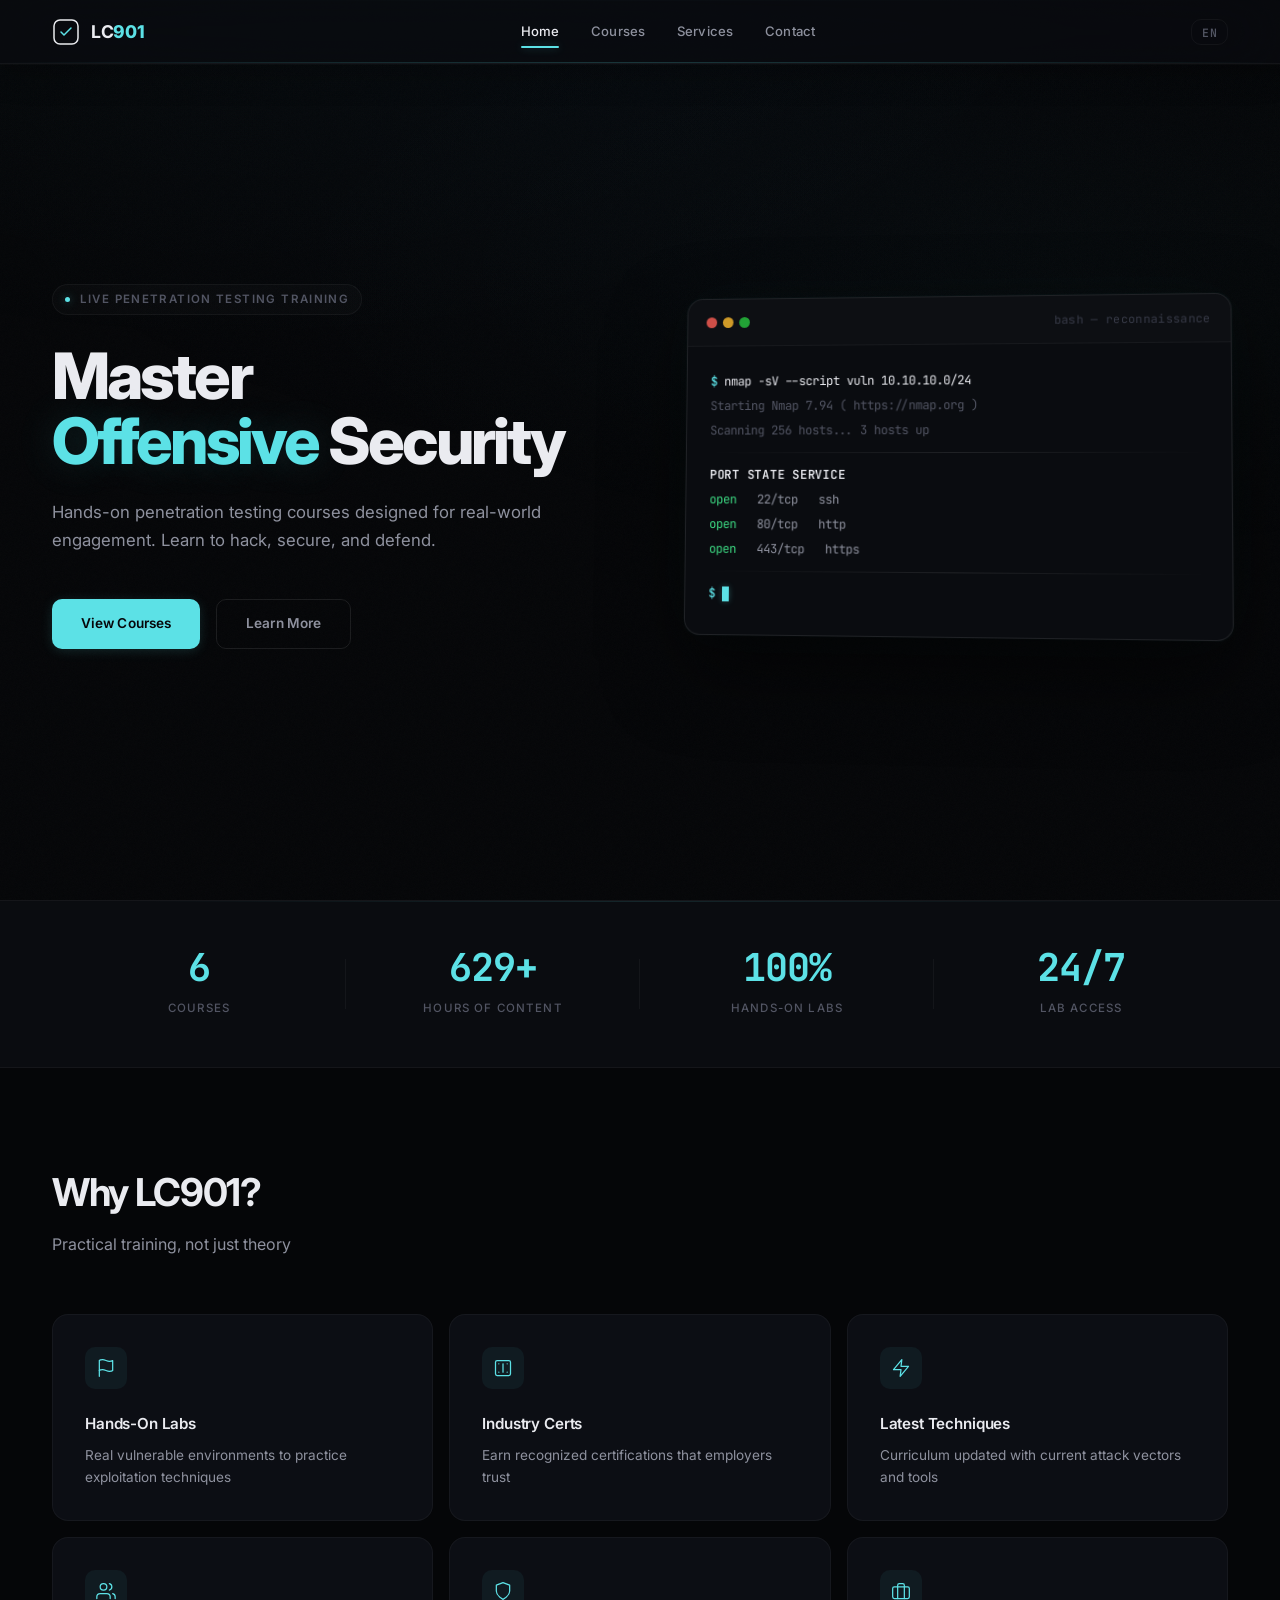
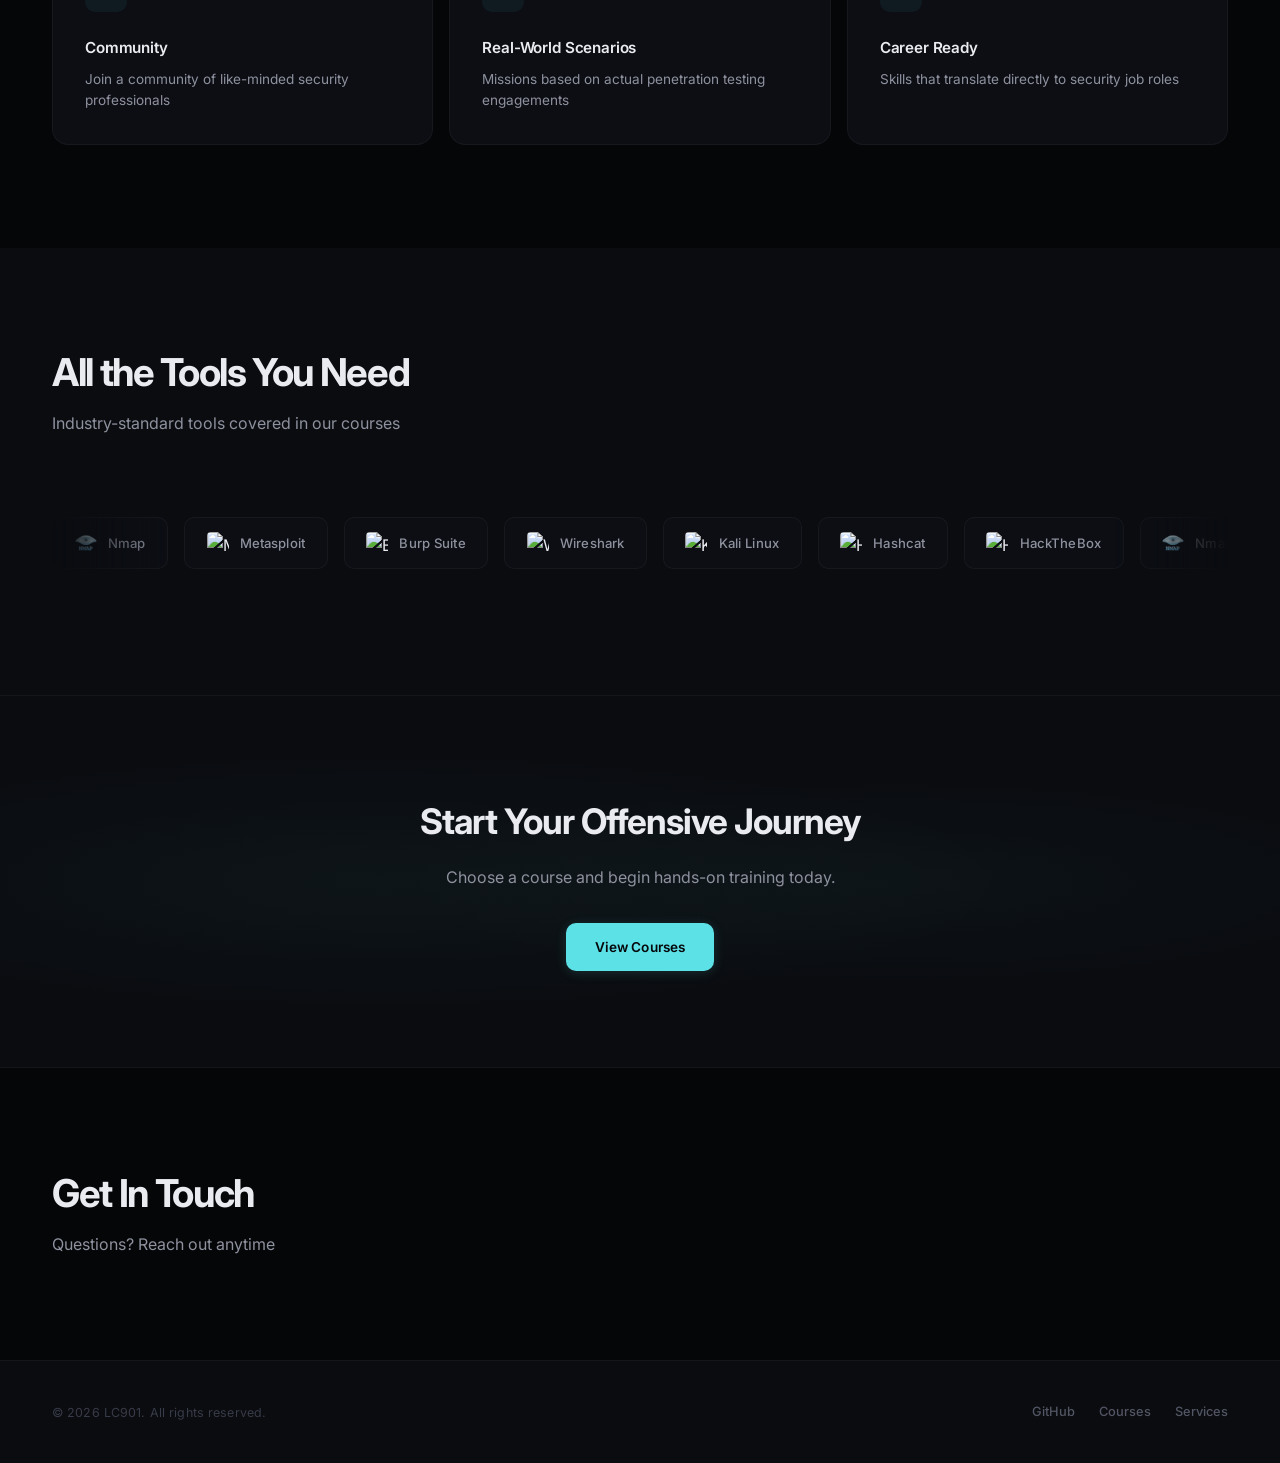
==== index-old.html @ bdf3a2ab "Add files via upload" ====
<!DOCTYPE html>
<html lang="en">
<head>
  <meta charset="UTF-8">
  <meta name="viewport" content="width=device-width, initial-scale=1.0">
  <title>LC901 — Offensive Security Training</title>
  <meta name="description" content="Hands-on penetration testing courses designed for real-world engagement.">
  <link rel="preconnect" href="https://fonts.googleapis.com">
  <link rel="preconnect" href="https://fonts.gstatic.com" crossorigin>
  <link href="https://fonts.googleapis.com/css2?family=Inter:wght@400;500;600;700;800&family=JetBrains+Mono:wght@400;500;600;700&display=swap" rel="stylesheet">
  <link rel="stylesheet" href="css/style.css">
</head>
<body>

  <!-- Fixed overlays -->
  <div class="grain" aria-hidden="true"></div>
  <div class="grid-bg" aria-hidden="true"></div>
  <div class="ambient-glow" aria-hidden="true"></div>

  <!-- Navigation -->
  <header class="nav" id="nav">
    <div class="nav-inner">
      <a href="index.html" class="nav-logo">
        <svg width="28" height="28" viewBox="0 0 28 28" fill="none" xmlns="http://www.w3.org/2000/svg" aria-hidden="true">
          <rect x="2" y="2" width="24" height="24" rx="6" stroke="currentColor" stroke-width="1.5"/>
          <path d="M9 14l3 3 7-7" stroke="var(--accent)" stroke-width="1.5" stroke-linecap="round" stroke-linejoin="round"/>
        </svg>
        <span class="nav-logo-text">LC<span>901</span></span>
      </a>
      <nav class="nav-links">
        <a href="index.html" class="nav-link active" data-i18n="nav_home">Home</a>
        <a href="courses.html" class="nav-link" data-i18n="nav_courses">Courses</a>
        <a href="services.html" class="nav-link" data-i18n="nav_services">Services</a>
        <a href="#contact" class="nav-link" data-i18n="nav_contact">Contact</a>
      </nav>
      <div class="nav-actions">
        <div class="lang-dropdown" id="lang-dropdown">
          <button class="lang-btn" id="lang-btn" type="button" aria-expanded="false">EN</button>
          <div class="lang-menu" id="lang-menu" role="menu">
            <button role="menuitem" data-lang="en">English</button>
            <button role="menuitem" data-lang="zh">中文</button>
            <button role="menuitem" data-lang="ja">日本語</button>
            <button role="menuitem" data-lang="ko">한국어</button>
            <button role="menuitem" data-lang="ru">Русский</button>
            <button role="menuitem" data-lang="de">Deutsch</button>
            <button role="menuitem" data-lang="fr">Français</button>
            <button role="menuitem" data-lang="es">Español</button>
          </div>
        </div>
        <button class="menu-toggle" id="menu-toggle" aria-label="Toggle menu">
          <svg width="20" height="20" viewBox="0 0 20 20" fill="none"><path d="M3 5h14M3 10h14M3 15h14" stroke="currentColor" stroke-width="1.5" stroke-linecap="round"/></svg>
        </button>
      </div>
    </div>
  </header>

  <!-- Mobile Menu Overlay -->
  <div class="mobile-overlay" id="mobile-overlay">
    <div class="mobile-nav-links">
      <a href="index.html" class="active" data-i18n="nav_home">Home</a>
      <a href="courses.html" data-i18n="nav_courses">Courses</a>
      <a href="services.html" data-i18n="nav_services">Services</a>
      <a href="#contact" data-i18n="nav_contact">Contact</a>
    </div>
  </div>

  <!-- Hero -->
  <section class="hero">
    <div class="hero-grid">
      <div class="hero-content">
        <div class="hero-eyebrow" style="transition-delay: 0ms;">
          <span class="pulse-dot"></span>
          <span data-i18n="hero_eyebrow">Live penetration testing training</span>
        </div>
        <h1 class="hero-title" style="transition-delay: 100ms;">
          Master<br>
          <span class="accent">Offensive</span> Security
        </h1>
        <p class="hero-sub" style="transition-delay: 200ms;" data-i18n="hero_desc">
          Hands-on penetration testing courses designed for real-world engagement. Learn to hack, secure, and defend.
        </p>
        <div class="hero-cta" style="transition-delay: 300ms;">
          <a href="courses.html" class="btn btn-accent btn-arrow" data-i18n="hero_btn_courses">
            View Courses
            <svg width="16" height="16" viewBox="0 0 16 16" fill="none"><path d="M3 8h10M9 4l4 4-4 4" stroke="currentColor" stroke-width="1.5" stroke-linecap="round" stroke-linejoin="round"/></svg>
          </a>
          <a href="#methodology" class="btn btn-ghost" data-i18n="hero_btn_learn">Learn More</a>
        </div>
      </div>
      <div class="hero-visual reveal-scale" style="transition-delay: 200ms;">
        <div class="terminal-window">
          <div class="terminal-header">
            <span class="terminal-dots">
              <span></span><span></span><span></span>
            </span>
            <span class="terminal-title">bash — reconnaissance</span>
          </div>
          <div class="terminal-body">
            <div class="term-line"><span class="term-prompt">$</span> <span class="term-cmd">nmap -sV --script vuln 10.10.10.0/24</span></div>
            <div class="term-output">Starting Nmap 7.94 ( https://nmap.org )</div>
            <div class="term-output">Scanning 256 hosts... 3 hosts up</div>
            <div class="term-divider"></div>
            <div class="term-table-header">PORT    STATE   SERVICE</div>
            <div class="term-table-row"><span class="term-status-open">open</span> &nbsp; 22/tcp &nbsp; ssh</div>
            <div class="term-table-row"><span class="term-status-open">open</span> &nbsp; 80/tcp &nbsp; http</div>
            <div class="term-table-row"><span class="term-status-open">open</span> &nbsp; 443/tcp &nbsp; https</div>
            <div class="term-divider"></div>
            <div class="term-line"><span class="term-prompt">$</span> <span class="term-cursor"></span></div>
          </div>
        </div>
      </div>
    </div>
  </section>

  <!-- Stats -->
  <section class="stats" id="stats-section">
    <div class="stats-inner stagger-group">
      <div class="stat reveal-up" style="transition-delay: 0ms;">
        <span class="stat-value" data-count="6">0</span>
        <span class="stat-label" data-i18n="stat_courses">Courses</span>
      </div>
      <div class="stat reveal-up" style="transition-delay: 100ms;">
        <span class="stat-value" data-count="630" data-suffix="+">0</span>
        <span class="stat-label" data-i18n="stat_hours">Hours of Content</span>
      </div>
      <div class="stat reveal-up" style="transition-delay: 200ms;">
        <span class="stat-value" data-count="100" data-suffix="%">0</span>
        <span class="stat-label" data-i18n="stat_hands_on">Hands-On Labs</span>
      </div>
      <div class="stat reveal-up" style="transition-delay: 300ms;">
        <span class="stat-value" data-suffix="24/7">24/7</span>
        <span class="stat-label" data-i18n="stat_access">Lab Access</span>
      </div>
    </div>
  </section>

  <!-- Methodology / Highlights -->
  <section class="section" id="methodology">
    <div class="container">
      <div class="section-header reveal-up">
        <h2 class="section-title" data-i18n="about_title">Why LC901?</h2>
        <p class="section-sub" data-i18n="about_subtitle">Practical training, not just theory</p>
      </div>
      <div class="features-grid stagger-group">
        <div class="feature-card spotlight-card reveal-up">
          <div class="feature-icon">
            <svg width="24" height="24" viewBox="0 0 24 24" fill="none" stroke="currentColor" stroke-width="1.5" stroke-linecap="round" stroke-linejoin="round"><path d="M4 15s1-1 4-1 5 2 8 2 4-1 4-1V3s-1 1-4 1-5-2-8-2-4 1-4 1z"/><line x1="4" y1="22" x2="4" y2="15"/></svg>
          </div>
          <h3 data-i18n="about_labs_title">Hands-On Labs</h3>
          <p data-i18n="about_labs_desc">Real vulnerable environments to practice exploitation techniques</p>
        </div>
        <div class="feature-card spotlight-card reveal-up">
          <div class="feature-icon">
            <svg width="24" height="24" viewBox="0 0 24 24" fill="none" stroke="currentColor" stroke-width="1.5" stroke-linecap="round" stroke-linejoin="round"><rect x="3" y="3" width="18" height="18" rx="2"/><path d="M7 7h.01M17 7h.01M7 17h.01M17 17h.01"/><path d="M12 7v10"/></svg>
          </div>
          <h3 data-i18n="about_certs_title">Industry Certs</h3>
          <p data-i18n="about_certs_desc">Earn recognized certifications that employers trust</p>
        </div>
        <div class="feature-card spotlight-card reveal-up">
          <div class="feature-icon">
            <svg width="24" height="24" viewBox="0 0 24 24" fill="none" stroke="currentColor" stroke-width="1.5" stroke-linecap="round" stroke-linejoin="round"><polygon points="13 2 3 14 12 14 11 22 21 10 12 10 13 2"/></svg>
          </div>
          <h3 data-i18n="about_tech_title">Latest Techniques</h3>
          <p data-i18n="about_tech_desc">Curriculum updated with current attack vectors and tools</p>
        </div>
        <div class="feature-card spotlight-card reveal-up">
          <div class="feature-icon">
            <svg width="24" height="24" viewBox="0 0 24 24" fill="none" stroke="currentColor" stroke-width="1.5" stroke-linecap="round" stroke-linejoin="round"><path d="M17 21v-2a4 4 0 0 0-4-4H5a4 4 0 0 0-4 4v2"/><circle cx="9" cy="7" r="4"/><path d="M23 21v-2a4 4 0 0 0-3-3.87"/><path d="M16 3.13a4 4 0 0 1 0 7.75"/></svg>
          </div>
          <h3 data-i18n="about_community_title">Community</h3>
          <p data-i18n="about_community_desc">Join a community of like-minded security professionals</p>
        </div>
        <div class="feature-card spotlight-card reveal-up">
          <div class="feature-icon">
            <svg width="24" height="24" viewBox="0 0 24 24" fill="none" stroke="currentColor" stroke-width="1.5" stroke-linecap="round" stroke-linejoin="round"><path d="M12 22s8-4 8-10V5l-8-3-8 3v7c0 6 8 10 8 10z"/></svg>
          </div>
          <h3 data-i18n="about_realworld_title">Real-World Scenarios</h3>
          <p data-i18n="about_realworld_desc">Missions based on actual penetration testing engagements</p>
        </div>
        <div class="feature-card spotlight-card reveal-up">
          <div class="feature-icon">
            <svg width="24" height="24" viewBox="0 0 24 24" fill="none" stroke="currentColor" stroke-width="1.5" stroke-linecap="round" stroke-linejoin="round"><rect x="2" y="7" width="20" height="14" rx="2" ry="2"/><path d="M16 21V5a2 2 0 0 0-2-2h-4a2 2 0 0 0-2 2v16"/></svg>
          </div>
          <h3 data-i18n="about_career_title">Career Ready</h3>
          <p data-i18n="about_career_desc">Skills that translate directly to security job roles</p>
        </div>
      </div>
    </div>
  </section>

  <!-- Tools -->
  <section class="section section-alt" id="tools">
    <div class="container">
      <div class="section-header reveal-up">
        <h2 class="section-title" data-i18n="tools_title">All the Tools You Need</h2>
        <p class="section-sub" data-i18n="tools_subtitle">Industry-standard tools covered in our courses</p>
      </div>
      <div class="tools-marquee reveal-scale">
        <div class="tools-track" id="tools-track">
          <div class="tool-badge"><img src="assets/icons/nmap.png" alt="Nmap"><span>Nmap</span></div>
          <div class="tool-badge"><img src="https://cdn.simpleicons.org/metasploit/5ce1e6" alt="Metasploit"><span>Metasploit</span></div>
          <div class="tool-badge"><img src="https://cdn.simpleicons.org/burpsuite/5ce1e6" alt="Burp Suite"><span>Burp Suite</span></div>
          <div class="tool-badge"><img src="https://cdn.simpleicons.org/wireshark/5ce1e6" alt="Wireshark"><span>Wireshark</span></div>
          <div class="tool-badge"><img src="https://cdn.simpleicons.org/kalilinux/5ce1e6" alt="Kali Linux"><span>Kali Linux</span></div>
          <div class="tool-badge"><img src="https://cdn.simpleicons.org/hashcat/5ce1e6" alt="Hashcat"><span>Hashcat</span></div>
          <div class="tool-badge"><img src="https://cdn.simpleicons.org/hackthebox/5ce1e6" alt="HackTheBox"><span>HackTheBox</span></div>
          <!-- Duplicate for seamless loop -->
          <div class="tool-badge"><img src="assets/icons/nmap.png" alt="Nmap"><span>Nmap</span></div>
          <div class="tool-badge"><img src="https://cdn.simpleicons.org/metasploit/5ce1e6" alt="Metasploit"><span>Metasploit</span></div>
          <div class="tool-badge"><img src="https://cdn.simpleicons.org/burpsuite/5ce1e6" alt="Burp Suite"><span>Burp Suite</span></div>
          <div class="tool-badge"><img src="https://cdn.simpleicons.org/wireshark/5ce1e6" alt="Wireshark"><span>Wireshark</span></div>
          <div class="tool-badge"><img src="https://cdn.simpleicons.org/kalilinux/5ce1e6" alt="Kali Linux"><span>Kali Linux</span></div>
          <div class="tool-badge"><img src="https://cdn.simpleicons.org/hashcat/5ce1e6" alt="Hashcat"><span>Hashcat</span></div>
          <div class="tool-badge"><img src="https://cdn.simpleicons.org/hackthebox/5ce1e6" alt="HackTheBox"><span>HackTheBox</span></div>
        </div>
      </div>
    </div>
  </section>

  <!-- CTA Banner -->
  <section class="cta-banner">
    <div class="container">
      <div class="cta-inner reveal-up">
        <h2 data-i18n="cta_title">Start Your Offensive Journey</h2>
        <p data-i18n="cta_desc">Choose a course and begin hands-on training today.</p>
        <a href="courses.html" class="btn btn-accent btn-arrow" data-i18n="hero_btn_courses">
          View Courses
          <svg width="16" height="16" viewBox="0 0 16 16" fill="none"><path d="M3 8h10M9 4l4 4-4 4" stroke="currentColor" stroke-width="1.5" stroke-linecap="round" stroke-linejoin="round"/></svg>
        </a>
      </div>
    </div>
  </section>

  <!-- Contact -->
  <section class="section" id="contact">
    <div class="container">
      <div class="contact-grid">
        <div class="reveal-left">
          <h2 class="section-title" data-i18n="contact_title">Get In Touch</h2>
          <p class="section-sub" data-i18n="contact_subtitle">Questions? Reach out anytime.</p>
        </div>
        <div class="contact-info reveal-right" style="opacity:0; transform:translateX(32px); transition: all 0.7s var(--spring-medium);">
          <a href="mailto:3299224308@qq.com" class="contact-link">
            <svg width="18" height="18" viewBox="0 0 24 24" fill="none" stroke="currentColor" stroke-width="1.5" stroke-linecap="round" stroke-linejoin="round"><path d="M4 4h16c1.1 0 2 .9 2 2v12c0 1.1-.9 2-2 2H4c-1.1 0-2-.9-2-2V6c0-1.1.9-2 2-2z"/><polyline points="22,6 12,13 2,6"/></svg>
            <span>3299224308@qq.com</span>
          </a>
          <a href="https://github.com/lc901" target="_blank" class="contact-link">
            <svg width="18" height="18" viewBox="0 0 24 24" fill="none" stroke="currentColor" stroke-width="1.5" stroke-linecap="round" stroke-linejoin="round"><path d="M9 19c-5 1.5-5-2.5-7-3m14 6v-3.87a3.37 3.37 0 0 0-.94-2.61c3.14-.35 6.44-1.54 6.44-7A5.44 5.44 0 0 0 20 4.77 5.07 5.07 0 0 0 19.91 1S18.73.65 16 2.48a13.38 13.38 0 0 0-7 0C6.27.65 5.09 1 5.09 1A5.07 5.07 0 0 0 5 4.77a5.44 5.44 0 0 0-1.5 3.78c0 5.42 3.3 6.61 6.44 7A3.37 3.37 0 0 0 9 18.13V22"/></svg>
            <span>github.com/lc901</span>
          </a>
        </div>
      </div>
    </div>
  </section>

  <!-- Footer -->
  <footer class="footer">
    <div class="footer-inner">
      <p class="footer-copy" data-i18n="footer_copy">&copy; 2026 LC901. All rights reserved.</p>
      <div class="footer-links">
        <a href="https://github.com/lc901" target="_blank">GitHub</a>
        <a href="courses.html" data-i18n="nav_courses">Courses</a>
        <a href="services.html" data-i18n="nav_services">Services</a>
      </div>
    </div>
  </footer>

  <script src="js/app.js"></script>
</body>
</html>
---- css/style.css ----
/* ================================================================
   LC901 Design System v3 — Aether Security
   Inspired by: CrowdStrike / Linear / Palantir / Awwwards winners
   Single accent: Cyan #5ce1e6 | Dark OLED base
   Motion: Spring physics, spotlight borders, scroll choreography
   ================================================================ */

/* === Reset & Variables === */
*, *::before, *::after {
  margin: 0;
  padding: 0;
  box-sizing: border-box;
}

:root {
  --bg-primary: #050608;
  --bg-secondary: #0a0c10;
  --bg-elevated: #10131a;
  --bg-card: #0c0e14;
  --bg-card-hover: #11151d;
  --bg-glass: rgba(10, 12, 16, 0.72);
  --border: rgba(255, 255, 255, 0.045);
  --border-strong: rgba(255, 255, 255, 0.09);
  --border-glow: rgba(92, 225, 230, 0.35);
  --text-primary: #eaebf0;
  --text-secondary: #8e919e;
  --text-muted: #525563;
  --text-faint: #383b48;
  --accent: #5ce1e6;
  --accent-dim: rgba(92, 225, 230, 0.12);
  --accent-darker: rgba(92, 225, 230, 0.06);
  --yellow: #f0b90a;
  --yellow-dim: rgba(240, 185, 10, 0.12);
  --red: #ff5f5f;
  --red-dim: rgba(255, 95, 95, 0.12);
  --green: #3ddc84;
  --green-dim: rgba(61, 220, 132, 0.12);
  --font-main: 'Inter', -apple-system, BlinkMacSystemFont, 'Segoe UI', sans-serif;
  --font-mono: 'JetBrains Mono', 'SF Mono', 'Fira Code', monospace;
  --max-w: 1240px;
  --radius: 16px;
  --radius-sm: 10px;
  --nav-h: 64px;
  --spring-fast: cubic-bezier(0.22, 1, 0.36, 1);
  --spring-medium: cubic-bezier(0.16, 1, 0.3, 1);
  --spring-slow: cubic-bezier(0.87, 0, 0.13, 1);
}

html {
  scroll-behavior: smooth;
  font-size: 16px;
  -webkit-font-smoothing: antialiased;
  -moz-osx-font-smoothing: grayscale;
  text-rendering: optimizeLegibility;
}

body {
  font-family: var(--font-main);
  background: var(--bg-primary);
  color: var(--text-primary);
  line-height: 1.7;
  overflow-x: hidden;
  min-height: 100vh;
}

body, body::before, body::after {
  background-image: none !important;
}

a {
  color: inherit;
  text-decoration: none;
}

img {
  max-width: 100%;
  height: auto;
}

::selection {
  background: var(--accent-dim);
  color: var(--text-primary);
}

/* === Scrollbar === */
::-webkit-scrollbar { width: 6px; }
::-webkit-scrollbar-track { background: var(--bg-primary); }
::-webkit-scrollbar-thumb { background: var(--text-faint); border-radius: 3px; }
::-webkit-scrollbar-thumb:hover { background: var(--text-muted); }

/* === Grain Overlay — fixed, pointer-events-none only === */
.grain {
  position: fixed;
  inset: 0;
  pointer-events: none;
  z-index: -1;
  opacity: 0.025;
  background-image: url("data:image/svg+xml,%3Csvg viewBox='0 0 256 256' xmlns='http://www.w3.org/2000/svg'%3E%3Cfilter id='n'%3E%3CfeTurbulence type='fractalNoise' baseFrequency='0.85' numOctaves='4' stitchTiles='stitch'/%3E%3C/filter%3E%3Crect width='100%25' height='100%25' filter='url(%23n)'/%3E%3C/svg%3E");
  background-size: 128px 128px;
}

/* === Ambient Mesh Glow === */
.ambient-glow {
  position: fixed;
  top: -30%;
  left: 50%;
  transform: translateX(-50%);
  width: 160vw;
  height: 100vh;
  background:
    radial-gradient(ellipse at 30% 20%, rgba(92, 225, 230, 0.025) 0%, transparent 45%),
    radial-gradient(ellipse at 70% 60%, rgba(92, 225, 230, 0.018) 0%, transparent 40%),
    radial-gradient(ellipse at 50% 40%, rgba(20, 60, 120, 0.03) 0%, transparent 50%);
  pointer-events: none;
  z-index: 0;
  will-change: transform;
}

/* === Grid Background === */
.grid-bg {
  position: fixed;
  inset: 0;
  pointer-events: none;
  z-index: 0;
  opacity: 0.025;
  background-image:
    linear-gradient(rgba(255,255,255,0.03) 1px, transparent 1px),
    linear-gradient(90deg, rgba(255,255,255,0.03) 1px, transparent 1px);
  background-size: 60px 60px;
}

/* === Layout === */
.container {
  max-width: var(--max-w);
  margin: 0 auto;
  padding: 0 2rem;
}

/* === Utility: Reveal on scroll === */
.reveal-up {
  opacity: 1;
  transform: translateY(0);
  filter: blur(0);
  transition: opacity 0.8s var(--spring-medium), transform 0.8s var(--spring-medium), filter 0.8s var(--spring-medium);
}
.reveal-up.visible {
  opacity: 1;
  transform: translateY(0);
  filter: blur(0);
}
.reveal-left {
  opacity: 1;
  transform: translateX(0);
  filter: blur(0);
  transition: opacity 0.8s var(--spring-medium), transform 0.8s var(--spring-medium), filter 0.8s var(--spring-medium);
}
.reveal-left.visible {
  opacity: 1;
  transform: translateX(0);
  filter: blur(0);
}
.reveal-scale {
  opacity: 1;
  transform: scale(1);
  filter: blur(0);
  transition: opacity 0.7s var(--spring-medium), transform 0.7s var(--spring-medium), filter 0.7s var(--spring-medium);
}
.reveal-scale.visible {
  opacity: 1;
  transform: scale(1);
  filter: blur(0);
}

/* Scroll-triggered: starts hidden, revealed by JS */
.sr-up {
  opacity: 0;
  transform: translateY(32px);
  filter: blur(6px);
  transition: opacity 0.8s var(--spring-medium), transform 0.8s var(--spring-medium), filter 0.8s var(--spring-medium);
}
.sr-up.visible {
  opacity: 1;
  transform: translateY(0);
  filter: blur(0);
}
.sr-left {
  opacity: 0;
  transform: translateX(-40px);
  filter: blur(6px);
  transition: opacity 0.8s var(--spring-medium), transform 0.8s var(--spring-medium), filter 0.8s var(--spring-medium);
}
.sr-left.visible {
  opacity: 1;
  transform: translateX(0);
  filter: blur(0);
}
.sr-scale {
  opacity: 0;
  transform: scale(0.94);
  filter: blur(4px);
  transition: opacity 0.7s var(--spring-medium), transform 0.7s var(--spring-medium), filter 0.7s var(--spring-medium);
}
.sr-scale.visible {
  opacity: 1;
  transform: scale(1);
  filter: blur(0);
}

/* Stagger children */
.stagger-group > *:nth-child(1) { transition-delay: 0ms; }
.stagger-group > *:nth-child(2) { transition-delay: 80ms; }
.stagger-group > *:nth-child(3) { transition-delay: 160ms; }
.stagger-group > *:nth-child(4) { transition-delay: 240ms; }
.stagger-group > *:nth-child(5) { transition-delay: 320ms; }
.stagger-group > *:nth-child(6) { transition-delay: 400ms; }
.stagger-group > *:nth-child(7) { transition-delay: 480ms; }
.stagger-group > *:nth-child(8) { transition-delay: 560ms; }

/* === Navigation === */
.nav {
  position: fixed;
  top: 0;
  left: 0;
  right: 0;
  height: var(--nav-h);
  background: var(--bg-glass);
  backdrop-filter: blur(32px) saturate(180%);
  -webkit-backdrop-filter: blur(32px) saturate(180%);
  border-bottom: 1px solid var(--border);
  box-shadow: 0 1px 0 rgba(255, 255, 255, 0.02), 0 8px 32px rgba(0, 0, 0, 0.25);
  z-index: 1000;
  transition: all 0.4s var(--spring-medium);
}

.nav.scrolled {
  background: rgba(5, 6, 8, 0.92);
  box-shadow: 0 1px 0 rgba(255, 255, 255, 0.03), 0 4px 20px rgba(0, 0, 0, 0.4);
}

.nav::before {
  content: '';
  position: absolute;
  bottom: 0;
  left: 50%;
  transform: translateX(-50%);
  width: 100%;
  height: 1px;
  background: linear-gradient(90deg, transparent 0%, rgba(92, 225, 230, 0.12) 20%, rgba(92, 225, 230, 0.2) 50%, rgba(92, 225, 230, 0.12) 80%, transparent 100%);
}

.nav-inner {
  display: flex;
  align-items: center;
  justify-content: space-between;
  max-width: var(--max-w);
  margin: 0 auto;
  padding: 0 2rem;
  height: 100%;
}

.nav-logo {
  display: flex;
  align-items: center;
  gap: 0.7rem;
  color: var(--text-primary);
  font-weight: 700;
  font-size: 1.1rem;
  letter-spacing: -0.4px;
  flex-shrink: 0;
  transition: opacity 0.2s ease;
}

.nav-logo:hover { opacity: 0.85; }

.nav-logo-text span {
  color: var(--accent);
  font-weight: 800;
}

.nav-links {
  display: flex;
  align-items: center;
  gap: 2rem;
}

.nav-link {
  color: var(--text-secondary);
  font-size: 0.82rem;
  font-weight: 500;
  letter-spacing: 0.01em;
  transition: color 0.25s var(--spring-fast);
  white-space: nowrap;
  position: relative;
  padding: 0.2rem 0;
}

.nav-link:hover,
.nav-link.active {
  color: var(--text-primary);
}

.nav-link.active::after {
  content: '';
  position: absolute;
  bottom: -2px;
  left: 0;
  right: 0;
  height: 1.5px;
  background: var(--accent);
  border-radius: 1px;
  box-shadow: 0 0 8px rgba(92, 225, 230, 0.3);
}

.nav-link::before {
  content: '';
  position: absolute;
  inset: 0;
  border-radius: 999px;
  background: rgba(92, 225, 230, 0.06);
  opacity: 0;
  transform: scaleX(0);
  transform-origin: left;
  transition: all 0.35s var(--spring-medium);
}

.nav-link:hover::before {
  opacity: 1;
  transform: scaleX(1);
}

.nav-actions {
  display: flex;
  align-items: center;
  gap: 0.65rem;
}

.menu-toggle {
  display: none;
  background: none;
  border: none;
  color: var(--text-primary);
  cursor: pointer;
  padding: 0.25rem;
  z-index: 1100;
}

/* === Language Dropdown === */
.lang-dropdown {
  position: relative;
  display: inline-block;
  z-index: 1100;
}

.lang-btn {
  background: transparent;
  color: var(--text-muted);
  border: 1px solid var(--border);
  border-radius: var(--radius-sm);
  padding: 0.3rem 0.6rem;
  font-size: 0.72rem;
  font-weight: 600;
  font-family: var(--font-mono);
  cursor: pointer;
  letter-spacing: 0.06em;
  transition: all 0.25s var(--spring-fast);
}

.lang-btn:hover {
  border-color: var(--border-strong);
  color: var(--text-primary);
  background: rgba(255, 255, 255, 0.03);
}

.lang-menu {
  display: none;
  position: absolute;
  top: calc(100% + 8px);
  right: 0;
  background: var(--bg-elevated);
  border: 1px solid var(--border-strong);
  border-radius: var(--radius);
  min-width: 150px;
  overflow: hidden;
  box-shadow: 0 16px 48px rgba(0, 0, 0, 0.5), 0 0 0 1px rgba(255, 255, 255, 0.02);
  transform: translateY(-4px);
  opacity: 0;
  transition: all 0.25s var(--spring-fast);
  pointer-events: none;
  z-index: 1200;
}

.lang-menu.open {
  display: block;
  transform: translateY(0);
  opacity: 1;
  pointer-events: auto;
}

.lang-menu button {
  display: block;
  width: 100%;
  text-align: left;
  padding: 0.65rem 1rem;
  background: none;
  border: none;
  color: var(--text-secondary);
  font-size: 0.82rem;
  font-family: var(--font-main);
  cursor: pointer;
  transition: all 0.15s ease;
}

.lang-menu button:hover {
  background: rgba(255, 255, 255, 0.03);
  color: var(--text-primary);
  padding-left: 1.15rem;
}

.lang-menu button.active {
  color: var(--accent);
}

/* === Mobile Menu Overlay === */
.mobile-overlay {
  position: fixed;
  inset: 0;
  z-index: 999;
  background: rgba(5, 6, 8, 0.92);
  backdrop-filter: blur(40px) saturate(200%);
  -webkit-backdrop-filter: blur(40px) saturate(200%);
  display: flex;
  align-items: center;
  justify-content: center;
  opacity: 0;
  pointer-events: none;
  transition: opacity 0.35s var(--spring-medium);
}

.mobile-overlay.active {
  opacity: 1;
  pointer-events: auto;
}

.mobile-nav-links {
  display: flex;
  flex-direction: column;
  align-items: center;
  gap: 1.5rem;
}

.mobile-nav-links a {
  font-size: 1.3rem;
  font-weight: 600;
  letter-spacing: -0.02em;
  color: var(--text-secondary);
  transition: color 0.25s ease;
}

.mobile-nav-links a:hover,
.mobile-nav-links a.active {
  color: var(--text-primary);
}

/* === Hero === */
.hero {
  min-height: 100dvh;
  padding-top: calc(var(--nav-h) + 4rem);
  padding-bottom: 4rem;
  display: flex;
  align-items: center;
  position: relative;
}

.hero::before {
  content: '';
  position: absolute;
  top: 0;
  left: 0;
  right: 0;
  height: 1px;
  background: linear-gradient(90deg, transparent, rgba(92, 225, 230, 0.1), transparent);
}

.hero-grid {
  display: grid;
  grid-template-columns: 1fr 1fr;
  gap: 5rem;
  align-items: center;
  width: 100%;
  max-width: var(--max-w);
  margin: 0 auto;
  padding: 2rem 2rem 4rem;
}

.hero-content {
  max-width: 580px;
}

.hero-eyebrow {
  display: inline-flex;
  align-items: center;
  gap: 0.6rem;
  color: var(--text-muted);
  font-size: 0.72rem;
  font-weight: 600;
  letter-spacing: 0.12em;
  text-transform: uppercase;
  margin-bottom: 1.75rem;
  padding: 0.3rem 0.75rem;
  border: 1px solid var(--border);
  border-radius: 999px;
  background: rgba(255, 255, 255, 0.02);
}

.hero-eyebrow .pulse-dot {
  width: 5px;
  height: 5px;
  background: var(--accent);
  border-radius: 50%;
  animation: pulse 2.2s ease-in-out infinite;
  box-shadow: 0 0 8px rgba(92, 225, 230, 0.4);
}

@keyframes pulse {
  0%, 100% { opacity: 1; transform: scale(1); }
  50% { opacity: 0.35; transform: scale(0.75); }
}

.hero-title {
  font-size: clamp(2.6rem, 5vw, 4rem);
  font-weight: 800;
  line-height: 1.02;
  letter-spacing: -0.045em;
  color: var(--text-primary);
  margin-bottom: 1.5rem;
  text-wrap: balance;
}

.hero-title .accent {
  color: var(--accent);
  text-shadow: 0 0 40px rgba(92, 225, 230, 0.15);
}

.hero-sub {
  font-size: 1.05rem;
  line-height: 1.7;
  color: var(--text-secondary);
  max-width: 500px;
  margin-bottom: 2.75rem;
}

.hero-cta {
  display: flex;
  gap: 1rem;
  flex-wrap: wrap;
}

/* === Terminal Window — Double Bezel Architecture === */
.hero-visual {
  perspective: 1000px;
}

.terminal-window {
  background: #0a0c10;
  border: 1px solid var(--border-strong);
  border-radius: var(--radius);
  overflow: hidden;
  box-shadow:
    0 32px 80px rgba(0, 0, 0, 0.55),
    0 0 0 1px rgba(92, 225, 230, 0.02),
    0 0 60px rgba(92, 225, 230, 0.03);
  transform: rotateY(-4deg) rotateX(2deg);
  transition: transform 0.6s var(--spring-medium);
}

.terminal-window:hover {
  transform: rotateY(-1deg) rotateX(0.5deg);
}

.terminal-header {
  display: flex;
  align-items: center;
  gap: 0.6rem;
  padding: 0.85rem 1.2rem;
  border-bottom: 1px solid var(--border);
  background: rgba(255, 255, 255, 0.012);
}

.terminal-dots {
  display: flex;
  gap: 6px;
}

.terminal-dots span {
  width: 11px;
  height: 11px;
  border-radius: 50%;
}

.terminal-dots span:nth-child(1) { background: #ff5f56; opacity: 0.8; }
.terminal-dots span:nth-child(2) { background: #ffbd2e; opacity: 0.8; }
.terminal-dots span:nth-child(3) { background: #27c93f; opacity: 0.8; }

.terminal-title {
  font-family: var(--font-mono);
  font-size: 0.72rem;
  color: var(--text-faint);
  margin-left: auto;
  letter-spacing: 0.03em;
}

.terminal-body {
  padding: 1.5rem 1.5rem 1.75rem;
  font-family: var(--font-mono);
  font-size: 0.78rem;
  line-height: 2;
  color: var(--text-secondary);
}

.terminal-body .term-prompt {
  color: var(--accent);
  font-weight: 500;
}

.terminal-body .term-cmd {
  color: var(--text-primary);
}

.terminal-body .term-output {
  color: var(--text-muted);
}

.terminal-body .term-divider {
  height: 1px;
  background: linear-gradient(90deg, transparent, var(--border-strong), transparent);
  margin: 0.6rem 0;
}

.terminal-body .term-table-header {
  color: var(--text-primary);
  font-weight: 600;
  letter-spacing: 0.06em;
}

.terminal-body .term-table-row {
  color: var(--text-secondary);
}

.terminal-body .term-status-open {
  color: var(--green);
}

.terminal-body .term-status-closed {
  color: var(--red);
}

.terminal-body .term-cursor {
  display: inline-block;
  width: 7px;
  height: 15px;
  background: var(--accent);
  animation: blink 1s step-end infinite;
  vertical-align: middle;
  box-shadow: 0 0 6px rgba(92, 225, 230, 0.3);
}

@keyframes blink {
  0%, 100% { opacity: 1; }
  50% { opacity: 0; }
}

/* === Buttons === */
.btn {
  display: inline-flex;
  align-items: center;
  justify-content: center;
  gap: 0.5rem;
  padding: 0.78rem 1.8rem;
  font-size: 0.85rem;
  font-weight: 600;
  letter-spacing: 0.01em;
  border-radius: var(--radius-sm);
  border: none;
  cursor: pointer;
  transition: all 0.3s var(--spring-fast);
  white-space: nowrap;
  position: relative;
  overflow: hidden;
}

.btn::after {
  content: '';
  position: absolute;
  inset: 0;
  border-radius: inherit;
  opacity: 0;
  background: radial-gradient(circle at var(--mx, 50%) var(--my, 50%), rgba(255,255,255,0.15) 0%, transparent 60%);
  transition: opacity 0.3s ease;
}

.btn:hover::after {
  opacity: 1;
}

.btn-accent {
  background: var(--accent);
  color: #06070a;
  box-shadow: 0 2px 12px rgba(92, 225, 230, 0.15);
}

.btn-accent:hover {
  background: #4dcdd2;
  transform: translateY(-2px);
  box-shadow: 0 8px 28px rgba(92, 225, 230, 0.25);
}

.btn-accent:active {
  transform: translateY(0) scale(0.98);
}

.btn-ghost {
  background: transparent;
  color: var(--text-secondary);
  border: 1px solid var(--border-strong);
}

.btn-ghost:hover {
  color: var(--text-primary);
  border-color: rgba(255, 255, 255, 0.2);
  background: rgba(255, 255, 255, 0.03);
  transform: translateY(-1px);
}

.btn-ghost:active {
  transform: translateY(0) scale(0.98);
}

.btn-arrow {
  display: inline-flex;
  align-items: center;
  gap: 0.4rem;
}

.btn-arrow svg {
  transition: transform 0.25s var(--spring-fast);
}

.btn:hover .btn-arrow svg {
  transform: translateX(2px);
}

/* === Spotlight Cards (shared) === */
.spotlight-card {
  position: relative;
  border: 1px solid var(--border);
  border-radius: var(--radius);
  background: var(--bg-card);
  overflow: hidden;
  transition: border-color 0.4s ease, background 0.4s ease;
}

.spotlight-card::before {
  content: '';
  position: absolute;
  inset: 0;
  border-radius: inherit;
  padding: 1px;
  background: radial-gradient(
    circle at var(--spot-x, 50%) var(--spot-y, 50%),
    rgba(92, 225, 230, 0.5) 0%,
    transparent 40%
  );
  -webkit-mask:
    linear-gradient(#fff 0 0) content-box,
    linear-gradient(#fff 0 0);
  -webkit-mask-composite: xor;
  mask-composite: exclude;
  pointer-events: none;
  opacity: 0;
  transition: opacity 0.4s ease;
}

.spotlight-card:hover::before {
  opacity: 1;
}

.spotlight-card:hover {
  border-color: transparent;
  background: var(--bg-card-hover);
}

/* === Stats Bar === */
.stats {
  border-top: 1px solid var(--border);
  border-bottom: 1px solid var(--border);
  background: var(--bg-secondary);
  position: relative;
  z-index: 1;
}

.stats::before {
  content: '';
  position: absolute;
  top: 0;
  left: 10%;
  right: 10%;
  height: 1px;
  background: linear-gradient(90deg, transparent, rgba(92, 225, 230, 0.12), transparent);
}

.stats-inner {
  display: grid;
  grid-template-columns: repeat(4, 1fr);
  gap: 0;
  max-width: var(--max-w);
  margin: 0 auto;
  padding: 3rem 2rem;
}

.stat {
  text-align: center;
  position: relative;
}

.stat:not(:last-child)::after {
  content: '';
  position: absolute;
  right: 0;
  top: 50%;
  transform: translateY(-50%);
  width: 1px;
  height: 50px;
  background: var(--border);
}

.stat-value {
  display: block;
  font-family: var(--font-mono);
  font-size: clamp(1.8rem, 3vw, 2.5rem);
  font-weight: 700;
  color: var(--accent);
  letter-spacing: -0.03em;
  line-height: 1;
  transition: transform 0.3s var(--spring-medium);
}

.stat-counting {
  animation: countPulse 0.6s var(--spring-medium);
}

@keyframes countPulse {
  0% { transform: scale(1); }
  50% { transform: scale(1.06); }
  100% { transform: scale(1); }
}

.stat-label {
  display: block;
  font-size: 0.72rem;
  color: var(--text-muted);
  text-transform: uppercase;
  letter-spacing: 0.1em;
  margin-top: 0.75rem;
  text-align: center;
  font-weight: 500;
}

/* === Sections === */
.section {
  padding: clamp(4rem, 8vw, 7rem) 0;
}

.section-alt {
  background: var(--bg-secondary);
}

.section-header {
  margin-bottom: 3.5rem;
  max-width: 600px;
}

.section-header.centered {
  text-align: center;
  margin-left: auto;
  margin-right: auto;
}

.section-title {
  font-size: clamp(1.85rem, 3vw, 2.5rem);
  font-weight: 700;
  letter-spacing: -0.035em;
  line-height: 1.15;
  color: var(--text-primary);
  text-wrap: balance;
}

.section-sub,
.page-sub {
  font-size: 1rem;
  color: var(--text-secondary);
  line-height: 1.7;
  max-width: 560px;
  margin-top: 1rem;
}

/* === Feature Cards — Double Bezel + Spotlight === */
.features-grid {
  display: grid;
  grid-template-columns: repeat(3, 1fr);
  gap: 1rem;
}

.feature-card {
  padding: 2rem;
  border-radius: var(--radius);
  position: relative;
  overflow: hidden;
  transition: all 0.35s var(--spring-medium);
  display: flex;
  flex-direction: column;
}

.feature-card:hover {
  background: var(--bg-card-hover);
  transform: translateY(-3px);
}

.feature-icon {
  width: 42px;
  height: 42px;
  display: flex;
  align-items: center;
  justify-content: center;
  border-radius: var(--radius-sm);
  background: var(--accent-darker);
  color: var(--accent);
  margin-bottom: 1.4rem;
  flex-shrink: 0;
  transition: all 0.35s var(--spring-medium);
}

.feature-card:hover .feature-icon {
  background: var(--accent-dim);
  transform: scale(1.08) rotate(-2deg);
  box-shadow: 0 4px 16px rgba(92, 225, 230, 0.1);
}

.feature-icon svg {
  width: 20px;
  height: 20px;
}

.feature-card h3 {
  font-size: 0.95rem;
  font-weight: 600;
  color: var(--text-primary);
  margin-bottom: 0.5rem;
  letter-spacing: -0.01em;
}

.feature-card p {
  font-size: 0.85rem;
  color: var(--text-secondary);
  line-height: 1.6;
  flex: 1;
}

/* === Tools Marquee === */
.tools-marquee {
  overflow: hidden;
  mask-image: linear-gradient(90deg, transparent, black 10%, black 90%, transparent);
  -webkit-mask-image: linear-gradient(90deg, transparent, black 10%, black 90%, transparent);
  padding: 1.5rem 0;
}

.tools-track {
  display: flex;
  gap: 1rem;
  width: max-content;
  animation: marquee 35s linear infinite;
}

.tools-track:hover {
  animation-play-state: paused;
}

@keyframes marquee {
  0% { transform: translateX(0); }
  100% { transform: translateX(-50%); }
}

.tool-badge {
  display: flex;
  align-items: center;
  gap: 0.7rem;
  padding: 0.85rem 1.35rem;
  border: 1px solid var(--border);
  border-radius: var(--radius-sm);
  background: var(--bg-card);
  white-space: nowrap;
  flex-shrink: 0;
  transition: all 0.3s var(--spring-fast);
  cursor: default;
}

.tool-badge:hover {
  border-color: var(--border-strong);
  background: var(--bg-card-hover);
  transform: translateY(-2px);
}

.tool-badge img {
  width: 22px;
  height: 22px;
  border-radius: 4px;
}

.tool-badge span {
  font-size: 0.82rem;
  color: var(--text-secondary);
  font-weight: 500;
  letter-spacing: 0.01em;
}

/* === Page Header === */
.page-header {
  padding-top: calc(var(--nav-h) + 5rem);
  padding-bottom: 3rem;
}

.page-header-inner {
  border-bottom: 1px solid var(--border);
  padding-bottom: 3.5rem;
  text-align: center;
  max-width: 700px;
  margin: 0 auto;
}

.page-cta {
  display: flex;
  justify-content: center;
  gap: 1rem;
  margin-top: 2rem;
}

.page-title {
  font-size: clamp(2.2rem, 4vw, 3.2rem);
  font-weight: 800;
  letter-spacing: -0.04em;
  line-height: 1.08;
  color: var(--text-primary);
  margin-bottom: 1rem;
  text-wrap: balance;
}

/* === Filter Bar === */
.filter-bar {
  position: sticky;
  top: var(--nav-h);
  z-index: 100;
  background: rgba(5, 6, 8, 0.85);
  backdrop-filter: blur(20px);
  -webkit-backdrop-filter: blur(20px);
  border-bottom: 1px solid var(--border);
  padding: 1rem 0;
  transition: background 0.3s ease;
}

.filter-tabs {
  display: flex;
  gap: 0.5rem;
  justify-content: center;
}

.filter-tab {
  background: transparent;
  border: 1px solid var(--border);
  border-radius: 999px;
  padding: 0.45rem 1.1rem;
  font-size: 0.78rem;
  font-weight: 500;
  color: var(--text-secondary);
  cursor: pointer;
  transition: all 0.3s var(--spring-fast);
  font-family: var(--font-main);
  position: relative;
  overflow: hidden;
}

.filter-tab::before {
  content: '';
  position: absolute;
  inset: 0;
  border-radius: inherit;
  background: var(--accent);
  opacity: 0;
  transform: scale(0.95);
  transition: all 0.3s var(--spring-medium);
}

.filter-tab:hover {
  border-color: rgba(92, 225, 230, 0.3);
  color: var(--text-primary);
}

.filter-tab.active {
  background: var(--accent);
  border-color: var(--accent);
  color: #06070a;
  font-weight: 600;
}

.filter-tab.active::before {
  opacity: 1;
  transform: scale(1);
}

/* === Course Cards === */
.course-grid {
  display: grid;
  grid-template-columns: repeat(2, 1fr);
  gap: 1.25rem;
}

.course-card {
  background: var(--bg-card);
  border: 1px solid var(--border);
  border-radius: var(--radius);
  padding: 2rem;
  display: flex;
  flex-direction: column;
  position: relative;
  overflow: hidden;
  transition: all 0.35s var(--spring-medium);
}

.course-card::after {
  content: '';
  position: absolute;
  top: 0;
  left: 0;
  right: 0;
  height: 2px;
  background: var(--accent);
  opacity: 0;
  transform: scaleX(0);
  transform-origin: left;
  transition: all 0.4s var(--spring-medium);
}

.course-card:hover {
  border-color: var(--border-strong);
  background: var(--bg-card-hover);
  transform: translateY(-3px);
  box-shadow: 0 20px 60px rgba(0, 0, 0, 0.3);
}

.course-card:hover::after {
  opacity: 1;
  transform: scaleX(1);
}

.course-card-header {
  display: flex;
  justify-content: space-between;
  align-items: flex-start;
  margin-bottom: 1rem;
}

.course-id {
  font-family: var(--font-mono);
  font-size: 0.72rem;
  color: var(--text-muted);
  letter-spacing: 0.06em;
  font-weight: 500;
}

.course-tag {
  font-size: 0.62rem;
  font-weight: 600;
  text-transform: uppercase;
  letter-spacing: 0.08em;
  padding: 0.2rem 0.55rem;
  border-radius: 4px;
  background: var(--accent-darker);
  color: var(--accent);
  border: 1px solid rgba(92, 225, 230, 0.12);
  font-family: var(--font-mono);
}

.course-tag.intermediate {
  background: var(--yellow-dim);
  color: var(--yellow);
  border-color: rgba(240, 185, 10, 0.15);
}

.course-tag.advanced {
  background: var(--red-dim);
  color: var(--red);
  border-color: rgba(255, 95, 95, 0.15);
}

.course-card h3 {
  font-size: 1.1rem;
  font-weight: 600;
  color: var(--text-primary);
  margin-bottom: 0.6rem;
  letter-spacing: -0.02em;
  line-height: 1.3;
}

.course-card p {
  font-size: 0.875rem;
  color: var(--text-secondary);
  line-height: 1.65;
  flex: 1;
  margin-bottom: 1.5rem;
}

.course-meta {
  display: flex;
  align-items: center;
  justify-content: space-between;
  padding-top: 1rem;
  border-top: 1px solid var(--border);
}

.course-hours {
  font-size: 0.78rem;
  color: var(--text-muted);
  display: flex;
  align-items: center;
  gap: 0.35rem;
  font-family: var(--font-mono);
}

.course-price {
  font-family: var(--font-mono);
  font-size: 0.95rem;
  font-weight: 700;
  color: var(--text-primary);
}

.course-register {
  background: var(--accent);
  border: none;
  border-radius: var(--radius-sm);
  padding: 0.55rem 1.2rem;
  font-size: 0.78rem;
  font-weight: 600;
  color: #06070a;
  cursor: pointer;
  transition: all 0.3s var(--spring-fast);
  font-family: var(--font-main);
  letter-spacing: 0.01em;
  position: relative;
  overflow: hidden;
}

.course-register:hover {
  background: #4dcdd2;
  transform: translateY(-1px);
  box-shadow: 0 6px 20px rgba(92, 225, 230, 0.25);
}

.course-register:active {
  transform: translateY(0) scale(0.97);
}

/* === Services Grid === */
.services-grid {
  display: grid;
  grid-template-columns: repeat(2, 1fr);
  gap: 1.25rem;
}

.service-card {
  background: var(--bg-card);
  border: 1px solid var(--border);
  border-radius: var(--radius);
  padding: 2rem;
  position: relative;
  overflow: hidden;
  transition: all 0.35s var(--spring-medium);
  display: flex;
  flex-direction: column;
}

.service-card::before {
  content: '';
  position: absolute;
  top: 0;
  left: 0;
  right: 0;
  height: 1px;
  background: linear-gradient(90deg, transparent, var(--accent), transparent);
  opacity: 0;
  transition: opacity 0.4s ease;
}

.service-card::after {
  content: '';
  position: absolute;
  inset: 0;
  border-radius: inherit;
  padding: 1px;
  background: radial-gradient(
    circle at var(--spot-x, 50%) var(--spot-y, 50%),
    rgba(92, 225, 230, 0.5) 0%,
    transparent 40%
  );
  -webkit-mask:
    linear-gradient(#fff 0 0) content-box,
    linear-gradient(#fff 0 0);
  -webkit-mask-composite: xor;
  mask-composite: exclude;
  pointer-events: none;
  opacity: 0;
  transition: opacity 0.4s ease;
}

.service-card:hover {
  border-color: transparent;
  background: var(--bg-card-hover);
  transform: translateY(-3px);
  box-shadow: 0 20px 60px rgba(0, 0, 0, 0.3);
}

.service-card:hover::before {
  opacity: 0.5;
}

.service-card:hover::after {
  opacity: 1;
}

.service-num {
  font-family: var(--font-mono);
  font-size: 0.68rem;
  color: var(--text-faint);
  letter-spacing: 0.12em;
  margin-bottom: 1.2rem;
  font-weight: 500;
  transition: color 0.3s ease;
}

.service-card:hover .service-num {
  color: var(--text-muted);
}

.service-icon {
  width: 42px;
  height: 42px;
  display: flex;
  align-items: center;
  justify-content: center;
  border-radius: var(--radius-sm);
  background: var(--accent-darker);
  color: var(--accent);
  margin-bottom: 1.4rem;
  flex-shrink: 0;
  transition: all 0.35s var(--spring-medium);
}

.service-card:hover .service-icon {
  background: var(--accent-dim);
  transform: scale(1.08);
  box-shadow: 0 4px 16px rgba(92, 225, 230, 0.1);
}

.service-icon svg {
  width: 20px;
  height: 20px;
}

.service-card h3 {
  font-size: 1rem;
  font-weight: 600;
  color: var(--text-primary);
  margin-bottom: 0.5rem;
  letter-spacing: -0.01em;
}

.service-card p {
  font-size: 0.85rem;
  color: var(--text-secondary);
  line-height: 1.65;
  margin-bottom: 1.5rem;
  flex: 1;
}

.service-link {
  font-size: 0.8rem;
  font-weight: 600;
  color: var(--accent);
  display: inline-flex;
  align-items: center;
  gap: 0.3rem;
  transition: gap 0.25s var(--spring-fast);
}

.service-link:hover {
  gap: 0.6rem;
}

.service-link::after {
  content: '→';
  font-size: 0.85rem;
}

/* === CTA Banner === */
.cta-banner {
  background: var(--bg-secondary);
  border-top: 1px solid var(--border);
  border-bottom: 1px solid var(--border);
  padding: clamp(4rem, 8vw, 6rem) 0;
  position: relative;
  overflow: hidden;
}

.cta-banner::before {
  content: '';
  position: absolute;
  inset: 0;
  background:
    radial-gradient(ellipse at 30% 50%, rgba(92, 225, 230, 0.04) 0%, transparent 50%),
    radial-gradient(ellipse at 70% 50%, rgba(92, 225, 230, 0.03) 0%, transparent 40%);
  pointer-events: none;
}

.cta-inner {
  text-align: center;
  max-width: 600px;
  margin: 0 auto;
}

.cta-inner h2 {
  font-size: clamp(1.6rem, 3vw, 2.2rem);
  font-weight: 700;
  letter-spacing: -0.03em;
  color: var(--text-primary);
  margin-bottom: 0.75rem;
  text-wrap: balance;
}

.cta-inner p {
  font-size: 1rem;
  color: var(--text-secondary);
  line-height: 1.7;
  margin-bottom: 2rem;
}

/* === Contact Section === */
.contact-grid {
  display: flex;
  align-items: flex-end;
  justify-content: space-between;
  gap: 3rem;
}

.contact-info {
  display: flex;
  flex-wrap: wrap;
  gap: 1.5rem;
}

.contact-link {
  display: flex;
  align-items: center;
  gap: 0.6rem;
  color: var(--text-secondary);
  font-size: 0.9rem;
  transition: color 0.25s ease, gap 0.25s ease;
}

.contact-link:hover {
  color: var(--text-primary);
  gap: 0.8rem;
}

.contact-link svg {
  color: var(--text-muted);
  transition: color 0.25s ease;
}

.contact-link:hover svg {
  color: var(--accent);
}

/* === Footer === */
.footer {
  border-top: 1px solid var(--border);
  padding: 2.5rem 0;
  background: var(--bg-secondary);
}

.footer-inner {
  display: flex;
  align-items: center;
  justify-content: space-between;
  max-width: var(--max-w);
  margin: 0 auto;
  padding: 0 2rem;
}

.footer-copy {
  font-size: 0.78rem;
  color: var(--text-faint);
  letter-spacing: 0.01em;
}

.footer-links {
  display: flex;
  gap: 1.5rem;
}

.footer-links a {
  font-size: 0.8rem;
  color: var(--text-muted);
  font-weight: 500;
  transition: color 0.25s ease;
}

.footer-links a:hover {
  color: var(--text-primary);
}

/* === Registration Modal === */
.modal-overlay {
  position: fixed;
  inset: 0;
  z-index: 2000;
  background: rgba(5, 6, 8, 0.85);
  backdrop-filter: blur(20px);
  -webkit-backdrop-filter: blur(20px);
  display: flex;
  align-items: center;
  justify-content: center;
  padding: 2rem;
  opacity: 0;
  pointer-events: none;
  transition: opacity 0.3s var(--spring-fast);
}

.modal-overlay.active {
  opacity: 1;
  pointer-events: auto;
}

.modal {
  background: var(--bg-elevated);
  border: 1px solid var(--border-strong);
  border-radius: var(--radius);
  padding: 2.5rem;
  width: 100%;
  max-width: 440px;
  position: relative;
  transform: translateY(20px) scale(0.96);
  transition: transform 0.35s var(--spring-medium);
  box-shadow: 0 32px 80px rgba(0, 0, 0, 0.5);
}

.modal-overlay.active .modal {
  transform: translateY(0) scale(1);
}

.modal-close {
  position: absolute;
  top: 1rem;
  right: 1rem;
  background: none;
  border: none;
  color: var(--text-muted);
  font-size: 1.3rem;
  cursor: pointer;
  width: 32px;
  height: 32px;
  display: flex;
  align-items: center;
  justify-content: center;
  border-radius: var(--radius-sm);
  transition: all 0.2s ease;
}

.modal-close:hover {
  background: rgba(255, 255, 255, 0.05);
  color: var(--text-primary);
}

.modal h2 {
  font-size: 1.4rem;
  font-weight: 700;
  letter-spacing: -0.02em;
  margin-bottom: 0.3rem;
}

.form-group {
  margin-top: 1.25rem;
}

.form-group label {
  display: block;
  font-size: 0.78rem;
  font-weight: 500;
  color: var(--text-muted);
  text-transform: uppercase;
  letter-spacing: 0.06em;
  margin-bottom: 0.4rem;
}

.form-group input {
  width: 100%;
  background: var(--bg-card);
  border: 1px solid var(--border);
  border-radius: var(--radius-sm);
  padding: 0.7rem 1rem;
  font-size: 0.9rem;
  color: var(--text-primary);
  font-family: var(--font-main);
  transition: all 0.25s var(--spring-fast);
}

.form-group input:focus {
  outline: none;
  border-color: var(--accent);
  box-shadow: 0 0 0 3px var(--accent-dim);
}

.form-group input::placeholder {
  color: var(--text-faint);
}

.form-group .opt {
  text-transform: none;
  font-weight: 400;
  font-size: 0.72rem;
  letter-spacing: normal;
}

#reg-form .btn {
  margin-top: 1.5rem;
}

#reg-message {
  margin-top: 1rem;
  text-align: center;
  font-size: 0.85rem;
  min-height: 1.2em;
}

#reg-message.success { color: var(--green); }
#reg-message.error { color: var(--red); }

/* === Reduced Motion === */
@media (prefers-reduced-motion: reduce) {
  *, *::before, *::after {
    animation-duration: 0.01ms !important;
    animation-iteration-count: 1 !important;
    transition-duration: 0.01ms !important;
  }
  .reveal-up, .reveal-left, .reveal-scale {
    opacity: 1;
    transform: none;
    filter: none;
  }
}

/* === Responsive === */
@media (max-width: 1024px) {
  .hero-grid {
    grid-template-columns: 1fr;
    gap: 3rem;
    padding: 2rem 2rem 3rem;
  }

  .hero-visual {
    order: -1;
    max-width: 560px;
    margin: 0 auto;
  }

  .terminal-window {
    transform: none;
  }

  .features-grid {
    grid-template-columns: repeat(2, 1fr);
  }

  .services-grid {
    grid-template-columns: repeat(2, 1fr);
  }
}

@media (max-width: 768px) {
  :root {
    --nav-h: 56px;
  }

  .container {
    padding: 0 1.25rem;
  }

  .nav-links {
    display: none;
  }

  .menu-toggle {
    display: flex;
    align-items: center;
    justify-content: center;
  }

  .hero {
    padding-top: calc(var(--nav-h) + 2rem);
  }

  .hero-grid {
    grid-template-columns: 1fr;
    gap: 2.5rem;
    padding: 1.5rem 0 2rem;
  }

  .hero-content {
    max-width: 100%;
    text-align: center;
  }

  .hero-sub {
    max-width: 100%;
    margin-left: auto;
    margin-right: auto;
  }

  .hero-cta {
    justify-content: center;
  }

  .stats-inner {
    grid-template-columns: repeat(2, 1fr);
    gap: 2rem;
    padding: 2rem 1.5rem;
  }

  .stat:not(:last-child)::after {
    display: none;
  }

  .features-grid,
  .course-grid,
  .services-grid {
    grid-template-columns: 1fr;
  }

  .section-header {
    margin-bottom: 2.5rem;
  }

  .section-header.centered {
    text-align: center;
  }

  .contact-grid {
    flex-direction: column;
    align-items: flex-start;
  }

  .footer-inner {
    flex-direction: column;
    gap: 1rem;
    text-align: center;
  }

  .page-header {
    padding-top: calc(var(--nav-h) + 3rem);
    padding-bottom: 2rem;
  }

  .page-header-inner {
    padding-bottom: 2rem;
  }

  .filter-tabs {
    flex-wrap: wrap;
  }

  .tools-marquee {
    mask-image: none;
    -webkit-mask-image: none;
  }
}
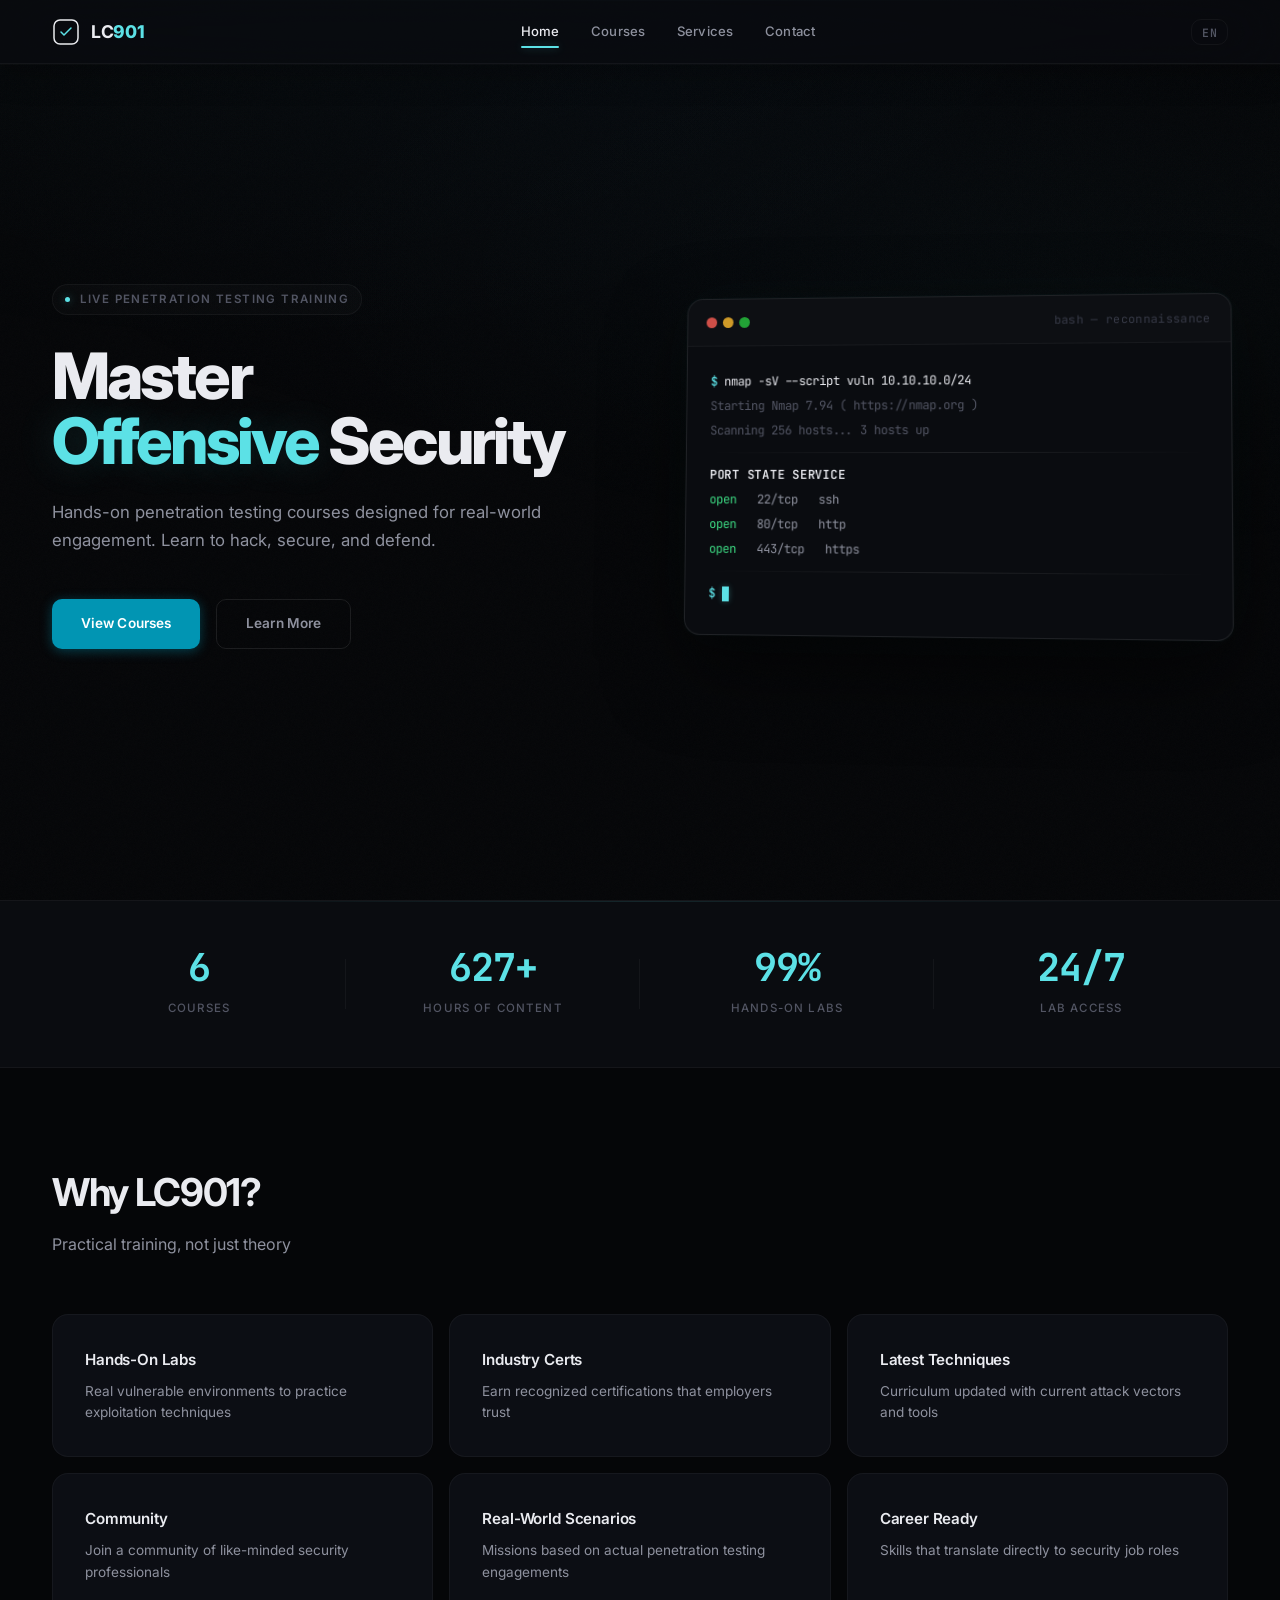
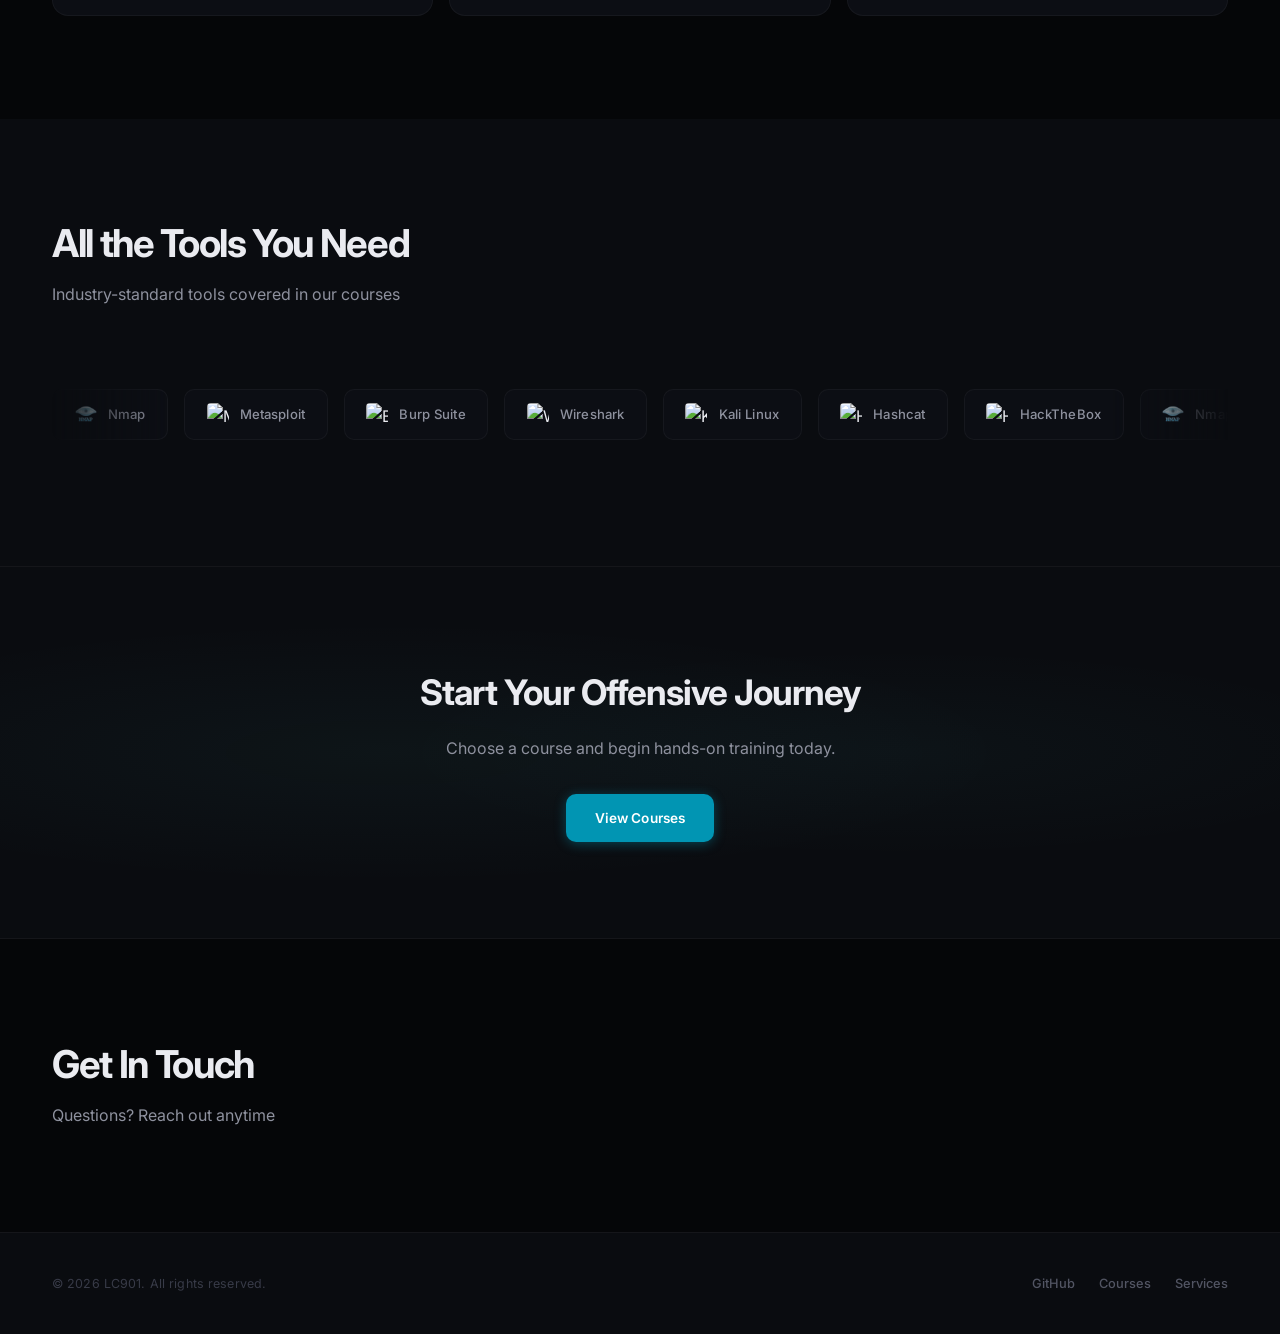
==== commit 5a59ee80: "更新前端页面并接入 Cloudflare Workers 报名接口" ====
--- a/index-old.html
+++ b/index-old.html
@@ -143,44 +143,26 @@
       </div>
       <div class="features-grid stagger-group">
         <div class="feature-card spotlight-card reveal-up">
-          <div class="feature-icon">
-            <svg width="24" height="24" viewBox="0 0 24 24" fill="none" stroke="currentColor" stroke-width="1.5" stroke-linecap="round" stroke-linejoin="round"><path d="M4 15s1-1 4-1 5 2 8 2 4-1 4-1V3s-1 1-4 1-5-2-8-2-4 1-4 1z"/><line x1="4" y1="22" x2="4" y2="15"/></svg>
-          </div>
           <h3 data-i18n="about_labs_title">Hands-On Labs</h3>
           <p data-i18n="about_labs_desc">Real vulnerable environments to practice exploitation techniques</p>
         </div>
         <div class="feature-card spotlight-card reveal-up">
-          <div class="feature-icon">
-            <svg width="24" height="24" viewBox="0 0 24 24" fill="none" stroke="currentColor" stroke-width="1.5" stroke-linecap="round" stroke-linejoin="round"><rect x="3" y="3" width="18" height="18" rx="2"/><path d="M7 7h.01M17 7h.01M7 17h.01M17 17h.01"/><path d="M12 7v10"/></svg>
-          </div>
           <h3 data-i18n="about_certs_title">Industry Certs</h3>
           <p data-i18n="about_certs_desc">Earn recognized certifications that employers trust</p>
         </div>
         <div class="feature-card spotlight-card reveal-up">
-          <div class="feature-icon">
-            <svg width="24" height="24" viewBox="0 0 24 24" fill="none" stroke="currentColor" stroke-width="1.5" stroke-linecap="round" stroke-linejoin="round"><polygon points="13 2 3 14 12 14 11 22 21 10 12 10 13 2"/></svg>
-          </div>
           <h3 data-i18n="about_tech_title">Latest Techniques</h3>
           <p data-i18n="about_tech_desc">Curriculum updated with current attack vectors and tools</p>
         </div>
         <div class="feature-card spotlight-card reveal-up">
-          <div class="feature-icon">
-            <svg width="24" height="24" viewBox="0 0 24 24" fill="none" stroke="currentColor" stroke-width="1.5" stroke-linecap="round" stroke-linejoin="round"><path d="M17 21v-2a4 4 0 0 0-4-4H5a4 4 0 0 0-4 4v2"/><circle cx="9" cy="7" r="4"/><path d="M23 21v-2a4 4 0 0 0-3-3.87"/><path d="M16 3.13a4 4 0 0 1 0 7.75"/></svg>
-          </div>
           <h3 data-i18n="about_community_title">Community</h3>
           <p data-i18n="about_community_desc">Join a community of like-minded security professionals</p>
         </div>
         <div class="feature-card spotlight-card reveal-up">
-          <div class="feature-icon">
-            <svg width="24" height="24" viewBox="0 0 24 24" fill="none" stroke="currentColor" stroke-width="1.5" stroke-linecap="round" stroke-linejoin="round"><path d="M12 22s8-4 8-10V5l-8-3-8 3v7c0 6 8 10 8 10z"/></svg>
-          </div>
           <h3 data-i18n="about_realworld_title">Real-World Scenarios</h3>
           <p data-i18n="about_realworld_desc">Missions based on actual penetration testing engagements</p>
         </div>
         <div class="feature-card spotlight-card reveal-up">
-          <div class="feature-icon">
-            <svg width="24" height="24" viewBox="0 0 24 24" fill="none" stroke="currentColor" stroke-width="1.5" stroke-linecap="round" stroke-linejoin="round"><rect x="2" y="7" width="20" height="14" rx="2" ry="2"/><path d="M16 21V5a2 2 0 0 0-2-2h-4a2 2 0 0 0-2 2v16"/></svg>
-          </div>
           <h3 data-i18n="about_career_title">Career Ready</h3>
           <p data-i18n="about_career_desc">Skills that translate directly to security job roles</p>
         </div>
@@ -197,21 +179,21 @@
       </div>
       <div class="tools-marquee reveal-scale">
         <div class="tools-track" id="tools-track">
-          <div class="tool-badge"><img src="assets/icons/nmap.png" alt="Nmap"><span>Nmap</span></div>
-          <div class="tool-badge"><img src="https://cdn.simpleicons.org/metasploit/5ce1e6" alt="Metasploit"><span>Metasploit</span></div>
-          <div class="tool-badge"><img src="https://cdn.simpleicons.org/burpsuite/5ce1e6" alt="Burp Suite"><span>Burp Suite</span></div>
-          <div class="tool-badge"><img src="https://cdn.simpleicons.org/wireshark/5ce1e6" alt="Wireshark"><span>Wireshark</span></div>
-          <div class="tool-badge"><img src="https://cdn.simpleicons.org/kalilinux/5ce1e6" alt="Kali Linux"><span>Kali Linux</span></div>
-          <div class="tool-badge"><img src="https://cdn.simpleicons.org/hashcat/5ce1e6" alt="Hashcat"><span>Hashcat</span></div>
-          <div class="tool-badge"><img src="https://cdn.simpleicons.org/hackthebox/5ce1e6" alt="HackTheBox"><span>HackTheBox</span></div>
+          <div class="tool-badge"><img src="assets/icons/nmap.png" alt="Nmap"><a href="https://nmap.org" target="_blank" rel="noopener noreferrer"><span>Nmap</span></a></div>
+          <div class="tool-badge"><img src="https://cdn.simpleicons.org/metasploit/5ce1e6" alt="Metasploit"><a href="https://www.metasploit.com" target="_blank" rel="noopener noreferrer"><span>Metasploit</span></a></div>
+          <div class="tool-badge"><img src="https://cdn.simpleicons.org/burpsuite/5ce1e6" alt="Burp Suite"><a href="https://portswigger.net/burp" target="_blank" rel="noopener noreferrer"><span>Burp Suite</span></a></div>
+          <div class="tool-badge"><img src="https://cdn.simpleicons.org/wireshark/5ce1e6" alt="Wireshark"><a href="https://www.wireshark.org" target="_blank" rel="noopener noreferrer"><span>Wireshark</span></a></div>
+          <div class="tool-badge"><img src="https://cdn.simpleicons.org/kalilinux/5ce1e6" alt="Kali Linux"><a href="https://www.kali.org" target="_blank" rel="noopener noreferrer"><span>Kali Linux</span></a></div>
+          <div class="tool-badge"><img src="https://cdn.simpleicons.org/hashcat/5ce1e6" alt="Hashcat"><a href="https://hashcat.net" target="_blank" rel="noopener noreferrer"><span>Hashcat</span></a></div>
+          <div class="tool-badge"><img src="https://cdn.simpleicons.org/hackthebox/5ce1e6" alt="HackTheBox"><a href="https://www.hackthebox.com" target="_blank" rel="noopener noreferrer"><span>HackTheBox</span></a></div>
           <!-- Duplicate for seamless loop -->
-          <div class="tool-badge"><img src="assets/icons/nmap.png" alt="Nmap"><span>Nmap</span></div>
-          <div class="tool-badge"><img src="https://cdn.simpleicons.org/metasploit/5ce1e6" alt="Metasploit"><span>Metasploit</span></div>
-          <div class="tool-badge"><img src="https://cdn.simpleicons.org/burpsuite/5ce1e6" alt="Burp Suite"><span>Burp Suite</span></div>
-          <div class="tool-badge"><img src="https://cdn.simpleicons.org/wireshark/5ce1e6" alt="Wireshark"><span>Wireshark</span></div>
-          <div class="tool-badge"><img src="https://cdn.simpleicons.org/kalilinux/5ce1e6" alt="Kali Linux"><span>Kali Linux</span></div>
-          <div class="tool-badge"><img src="https://cdn.simpleicons.org/hashcat/5ce1e6" alt="Hashcat"><span>Hashcat</span></div>
-          <div class="tool-badge"><img src="https://cdn.simpleicons.org/hackthebox/5ce1e6" alt="HackTheBox"><span>HackTheBox</span></div>
+          <div class="tool-badge"><img src="assets/icons/nmap.png" alt="Nmap"><a href="https://nmap.org" target="_blank" rel="noopener noreferrer"><span>Nmap</span></a></div>
+          <div class="tool-badge"><img src="https://cdn.simpleicons.org/metasploit/5ce1e6" alt="Metasploit"><a href="https://www.metasploit.com" target="_blank" rel="noopener noreferrer"><span>Metasploit</span></a></div>
+          <div class="tool-badge"><img src="https://cdn.simpleicons.org/burpsuite/5ce1e6" alt="Burp Suite"><a href="https://portswigger.net/burp" target="_blank" rel="noopener noreferrer"><span>Burp Suite</span></a></div>
+          <div class="tool-badge"><img src="https://cdn.simpleicons.org/wireshark/5ce1e6" alt="Wireshark"><a href="https://www.wireshark.org" target="_blank" rel="noopener noreferrer"><span>Wireshark</span></a></div>
+          <div class="tool-badge"><img src="https://cdn.simpleicons.org/kalilinux/5ce1e6" alt="Kali Linux"><a href="https://www.kali.org" target="_blank" rel="noopener noreferrer"><span>Kali Linux</span></a></div>
+          <div class="tool-badge"><img src="https://cdn.simpleicons.org/hashcat/5ce1e6" alt="Hashcat"><a href="https://hashcat.net" target="_blank" rel="noopener noreferrer"><span>Hashcat</span></a></div>
+          <div class="tool-badge"><img src="https://cdn.simpleicons.org/hackthebox/5ce1e6" alt="HackTheBox"><a href="https://www.hackthebox.com" target="_blank" rel="noopener noreferrer"><span>HackTheBox</span></a></div>
         </div>
       </div>
     </div>
--- a/css/style.css
+++ b/css/style.css
@@ -206,15 +206,7 @@
   filter: blur(0);
 }
 
-/* Stagger children */
-.stagger-group > *:nth-child(1) { transition-delay: 0ms; }
-.stagger-group > *:nth-child(2) { transition-delay: 80ms; }
-.stagger-group > *:nth-child(3) { transition-delay: 160ms; }
-.stagger-group > *:nth-child(4) { transition-delay: 240ms; }
-.stagger-group > *:nth-child(5) { transition-delay: 320ms; }
-.stagger-group > *:nth-child(6) { transition-delay: 400ms; }
-.stagger-group > *:nth-child(7) { transition-delay: 480ms; }
-.stagger-group > *:nth-child(8) { transition-delay: 560ms; }
+
 
 /* === Navigation === */
 .nav {
@@ -237,16 +229,6 @@
   box-shadow: 0 1px 0 rgba(255, 255, 255, 0.03), 0 4px 20px rgba(0, 0, 0, 0.4);
 }
 
-.nav::before {
-  content: '';
-  position: absolute;
-  bottom: 0;
-  left: 50%;
-  transform: translateX(-50%);
-  width: 100%;
-  height: 1px;
-  background: linear-gradient(90deg, transparent 0%, rgba(92, 225, 230, 0.12) 20%, rgba(92, 225, 230, 0.2) 50%, rgba(92, 225, 230, 0.12) 80%, transparent 100%);
-}
 
 .nav-inner {
   display: flex;
@@ -703,15 +685,15 @@
 }
 
 .btn-accent {
-  background: var(--accent);
-  color: #06070a;
-  box-shadow: 0 2px 12px rgba(92, 225, 230, 0.15);
+  background: #0195b3;
+  color: #ffffff;
+  box-shadow: 0 2px 12px rgba(1, 149, 179, 0.4);
 }
 
 .btn-accent:hover {
-  background: #4dcdd2;
+  background: #017a94;
   transform: translateY(-2px);
-  box-shadow: 0 8px 28px rgba(92, 225, 230, 0.25);
+  box-shadow: 0 8px 28px rgba(1, 149, 179, 0.55);
 }
 
 .btn-accent:active {
@@ -925,31 +907,6 @@
   transform: translateY(-3px);
 }
 
-.feature-icon {
-  width: 42px;
-  height: 42px;
-  display: flex;
-  align-items: center;
-  justify-content: center;
-  border-radius: var(--radius-sm);
-  background: var(--accent-darker);
-  color: var(--accent);
-  margin-bottom: 1.4rem;
-  flex-shrink: 0;
-  transition: all 0.35s var(--spring-medium);
-}
-
-.feature-card:hover .feature-icon {
-  background: var(--accent-dim);
-  transform: scale(1.08) rotate(-2deg);
-  box-shadow: 0 4px 16px rgba(92, 225, 230, 0.1);
-}
-
-.feature-icon svg {
-  width: 20px;
-  height: 20px;
-}
-
 .feature-card h3 {
   font-size: 0.95rem;
   font-weight: 600;
@@ -1020,6 +977,18 @@
   color: var(--text-secondary);
   font-weight: 500;
   letter-spacing: 0.01em;
+}
+
+/* Tool badges link out to each tool's official site */
+.tool-badge a {
+  display: inline-flex;
+  align-items: center;
+  cursor: pointer;
+  transition: color 0.25s var(--spring-fast);
+}
+
+.tool-badge:hover a {
+  color: var(--accent);
 }
 
 /* === Page Header === */
@@ -1088,31 +1057,19 @@
 }
 
 .filter-tab::before {
-  content: '';
-  position: absolute;
-  inset: 0;
-  border-radius: inherit;
-  background: var(--accent);
-  opacity: 0;
-  transform: scale(0.95);
-  transition: all 0.3s var(--spring-medium);
+  display: none;
 }
 
 .filter-tab:hover {
-  border-color: rgba(92, 225, 230, 0.3);
+  border-color: rgba(92, 225, 230, 0.5);
   color: var(--text-primary);
 }
 
 .filter-tab.active {
-  background: var(--accent);
-  border-color: var(--accent);
-  color: #06070a;
+  background: rgba(92, 225, 230, 0.4);
+  border-color: rgba(92, 225, 230, 0.8);
+  color: #8ef6fa;
   font-weight: 600;
-}
-
-.filter-tab.active::before {
-  opacity: 1;
-  transform: scale(1);
 }
 
 /* === Course Cards === */
@@ -1134,30 +1091,11 @@
   transition: all 0.35s var(--spring-medium);
 }
 
-.course-card::after {
-  content: '';
-  position: absolute;
-  top: 0;
-  left: 0;
-  right: 0;
-  height: 2px;
-  background: var(--accent);
-  opacity: 0;
-  transform: scaleX(0);
-  transform-origin: left;
-  transition: all 0.4s var(--spring-medium);
-}
-
 .course-card:hover {
   border-color: var(--border-strong);
   background: var(--bg-card-hover);
   transform: translateY(-3px);
   box-shadow: 0 20px 60px rgba(0, 0, 0, 0.3);
-}
-
-.course-card:hover::after {
-  opacity: 1;
-  transform: scaleX(1);
 }
 
 .course-card-header {
@@ -1242,25 +1180,26 @@
 }
 
 .course-register {
-  background: var(--accent);
+  background: #0195b3;
   border: none;
   border-radius: var(--radius-sm);
   padding: 0.55rem 1.2rem;
   font-size: 0.78rem;
   font-weight: 600;
-  color: #06070a;
+  color: #ffffff;
   cursor: pointer;
   transition: all 0.3s var(--spring-fast);
   font-family: var(--font-main);
   letter-spacing: 0.01em;
   position: relative;
   overflow: hidden;
+  box-shadow: 0 2px 10px rgba(1, 149, 179, 0.4);
 }
 
 .course-register:hover {
-  background: #4dcdd2;
+  background: #017a94;
   transform: translateY(-1px);
-  box-shadow: 0 6px 20px rgba(92, 225, 230, 0.25);
+  box-shadow: 0 6px 20px rgba(1, 149, 179, 0.55);
 }
 
 .course-register:active {
@@ -1348,31 +1287,6 @@
   color: var(--text-muted);
 }
 
-.service-icon {
-  width: 42px;
-  height: 42px;
-  display: flex;
-  align-items: center;
-  justify-content: center;
-  border-radius: var(--radius-sm);
-  background: var(--accent-darker);
-  color: var(--accent);
-  margin-bottom: 1.4rem;
-  flex-shrink: 0;
-  transition: all 0.35s var(--spring-medium);
-}
-
-.service-card:hover .service-icon {
-  background: var(--accent-dim);
-  transform: scale(1.08);
-  box-shadow: 0 4px 16px rgba(92, 225, 230, 0.1);
-}
-
-.service-icon svg {
-  width: 20px;
-  height: 20px;
-}
-
 .service-card h3 {
   font-size: 1rem;
   font-weight: 600;
